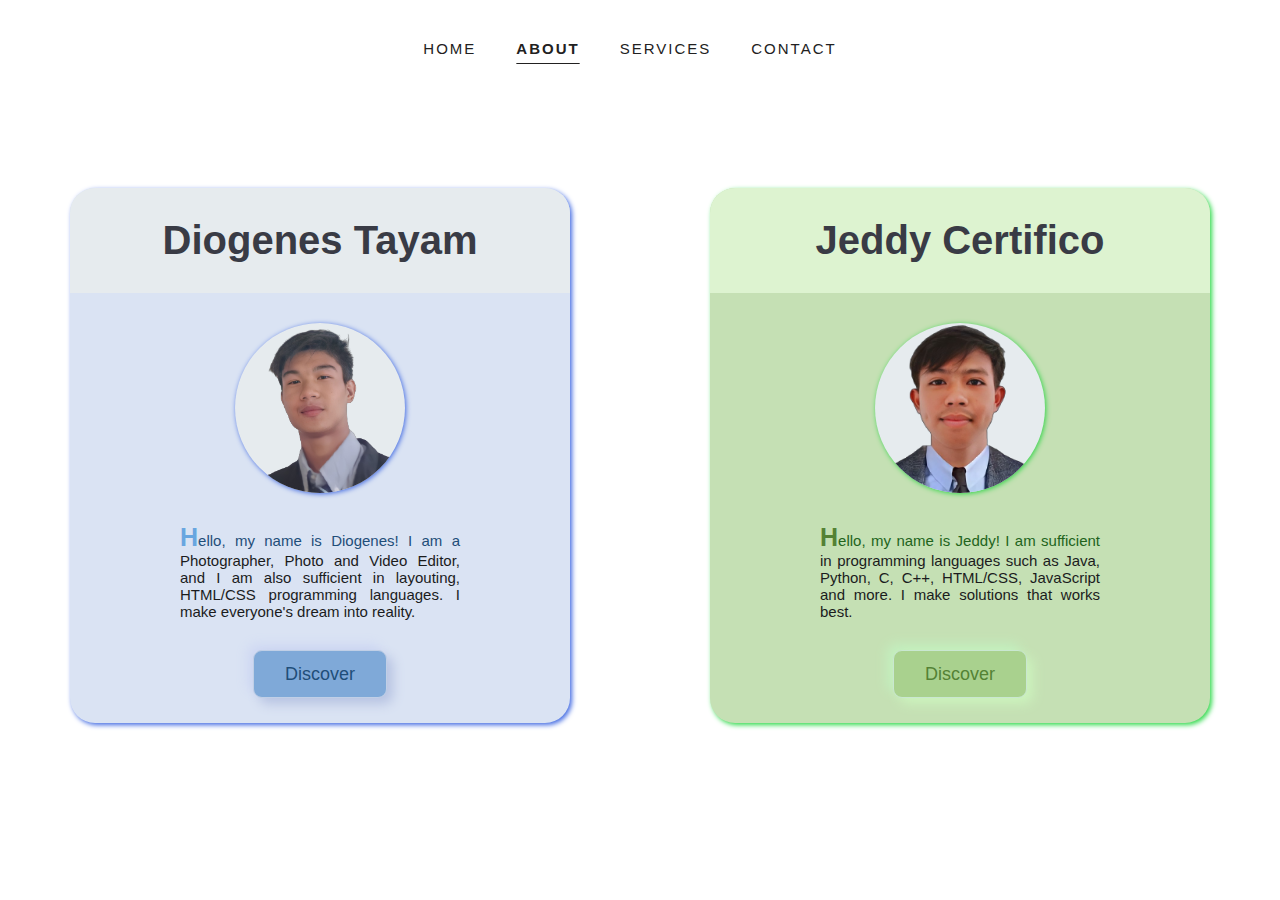
==== html/about.html @ 91252565 "Add files via upload" ====
<!DOCTYPE html>
<html lang="en">
    <head>
        <meta charset="utf-8">
        <link rel="stylesheet" type="text/css"  href="../css/about.css"/>
        <meta name="viewport" content="width=device-width, initial-scale=1">
        <title>About</title>
    </head>
    <body>
        <nav>
            <ul>
              <li><a href="home.html" class="tab">HOME</a></li>
              <li><a href="about.html" class="tab active">ABOUT</a></li>
              <li><a href="services.html" class="tab">SERVICES</a></li>
              <li><a href="contactus.html" class="tab">CONTACT</a></li>
            </ul>
          </nav>
    <li class="cards__item">
    <div id="card">
        <h1>Diogenes Tayam</h1>
        <div class="image-crop">
            <img id="avatar" src="../img/diogenest.png" alt="diogenes profile pic"></img>
        </div>
        <div id="bio">
            <p class="text">Hello, my name is Diogenes! I am a Photographer, Photo and Video Editor, and I am also sufficient in layouting, HTML/CSS programming languages. I make everyone's dream into reality. </p>
        </div>
        <div id="buttons">
            <button onclick="location.href = '../html/aboutp2.html';"class="button1">Discover</button>
        </div>
    </div>
    <div id="card_j">
        <h2>Jeddy Certifico</h2>
        <div class="image-crop2">
            <img id="avatar" src="/img/jeddyc.png" alt="jeddy profile pic"></img>
        </div>
        <div id="bio">
            <p class="text2">Hello, my name is Jeddy! I am sufficient in programming languages such as Java, Python, C, C++, HTML/CSS, JavaScript and more. I make solutions that works best.</p>
        </div>
        <div id="buttons">
            <button onclick="location.href = '/html/aboutp3.html';"class="button2">Discover</button>
        </div>
    </body>
</html>
---- css/about.css ----
* {
  padding: 0;
  margin: 0;
}

html,
body {
  background-image: url(img/bg.jpg);
  font-family: tahoma, sans-serif;
  color: #e6ebee;
}
nav {
  color: rgb(0, 0, 0);
  display: flex;
  padding: 40px;
  justify-content: left;
  letter-spacing: 2px;
  word-spacing: 10px;
  text-align: center;
  justify-content: center;
}
nav ul {
  display: flex;
  list-style-type: none;
  word-spacing: 10px;
  text-align: center;
}
nav li {
  margin-right: 20px;
}
nav a {
  color: rgb(34, 33, 33);
  text-decoration: none;
  text-align: center;
  word-spacing: 5px;
  letter-spacing: 2px;
  padding: 0 10px;
  font-size: 15px;
}
nav a.active {
  font-weight: bold;
  text-decoration: underline;
  text-underline-position: under;
  text-underline-offset: 5px;
}
.cards__item {
  display: flex;
  justify-content: center;
  @media (min-width: 100rem) {
    width: 50%;
  }
  @media (min-width: 100rem) {
    width: 50%;
  }
}
#card {
  background-color: #dae3f3;
  height: auto;
  width: 500px;
  margin: 10vh auto;
  border-radius: 25px;
  padding-bottom: 5px;
  box-shadow: 2px 2px 5px #4069e2;
  /* margin-left: 60px; */
}
#card_j {
  background-color: #c5e0b4;
  height: auto;
  width: 500px;
  margin: 10vh auto;
  border-radius: 25px;
  padding-bottom: 5px;
  box-shadow: 2px 2px 5px #2fda4b;
  /* margin-left: 5px; */
}
h1 {
  color: rgb(0, 0, 0);
  text-align: center;
  width: 100%;
  background-color: #e6ebee;
  border-radius: 25px 25px 0 0;
  color: #393b45;
  padding: 30px 0;
  font-weight: 800;
  margin: 0;
  font-size: 40px;
}
h2 {
  color: rgb(0, 0, 0);
  text-align: center;
  width: 100%;
  background-color: #ddf3d0;
  border-radius: 25px 25px 0 0;
  color: #393b45;
  padding: 30px 0;
  font-weight: 800;
  margin: 0;
  font-size: 40px;
}
.text::first-letter {
  font-size: 25px;
  color: #68a6e0;
  font-weight: 550;
}
.text::first-line {
  color: #1f4e79;
  font-weight: 400;
}
.text2::first-letter {
  font-size: 25px;
  color: #548235;
  font-weight: 550;
}
.text2::first-line {
  color: #22641c;
  font-weight: 400;
}
.image-crop {
  display: block;
  position: relative;
  background-color: #e6ebee;
  width: 170px;
  height: 170px;
  margin: 0 auto;
  margin-top: 30px;
  overflow: hidden;
  border-radius: 50%;
  box-shadow: 1px 1px 5px #4069e2;
  justify-content: center;
}
.image-crop2 {
  display: block;
  position: relative;
  background-color: #e6ebee;
  width: 170px;
  height: 170px;
  margin: 0 auto;
  margin-top: 30px;
  overflow: hidden;
  border-radius: 50%;
  box-shadow: 1px 1px 5px #2fd445;
  justify-content: center;
}
#avatar {
  display: inline;
  height: 230px;
  width: auto;
  margin-left: -34px;
}

#bio {
  display: block;
  margin: 30px auto;
  width: 280px;
  height: auto;
}

#bio p {
  color: #1b1c1d;
  font-weight: lighter;
  font-size: 15px;
  text-align: justify;
}

.col {
  display: flex;
  flex-direction: column;
  justify-content: center;
  align-items: center;
  width: auto;
}

.label {
  margin: 0;
}

#buttons {
  display: flex;
  margin: 0 auto;
  justify-content: center;
  width: 280px;
}

.button1 {
  display: inline-block;
  transition: all 0.2s ease-in;
  position: relative;
  overflow: hidden;
  margin-bottom: 20px;
  z-index: 1;
  color: #1f4e79;
  padding: 0.7em 1.7em;
  font-size: 18px;
  font-weight: 500;
  border-radius: 0.5em;
  background: #7fa9d8;
  border: 1px solid #c0cfe6;
  box-shadow: 6px 6px 12px #b7c3e2, -6px -6px 12px #cfd8f3;
}

.button1:active {
  color: #666;
  box-shadow: inset 4px 4px 12px #c5c5c5, inset -4px -4px 12px #ffffff;
}

.button1:before {
  content: "";
  position: absolute;
  left: 50%;
  transform: translateX(-50%) scaleY(1) scaleX(1.25);
  top: 100%;
  width: 140%;
  height: 180%;
  background-color: rgba(0, 0, 0, 0.05);
  border-radius: 50%;
  display: block;
  transition: all 0.5s 0.1s cubic-bezier(0.55, 0, 0.1, 1);
  z-index: -1;
}

.button1:after {
  content: "";
  position: absolute;
  left: 55%;
  transform: translateX(-50%) scaleY(1) scaleX(1.45);
  top: 180%;
  width: 160%;
  height: 190%;
  background-color: #4d73f1;
  border-radius: 50%;
  display: block;
  transition: all 0.5s 0.1s cubic-bezier(0.55, 0, 0.1, 1);
  z-index: -1;
}

.button1:hover {
  color: #ffffff;
  border: 1px solid #4d73f1;
}

.button1:hover:before {
  top: -35%;
  background-color: #4d73f1;
  transform: translateX(-50%) scaleY(1.3) scaleX(0.8);
}

.button1:hover:after {
  top: -45%;
  background-color: #4d73f1;
  transform: translateX(-50%) scaleY(1.3) scaleX(0.8);
}
.button2 {
  display: inline-block;
  transition: all 0.2s ease-in;
  position: relative;
  overflow: hidden;
  z-index: 1;
  color: #548235;
  padding: 0.7em 1.7em;
  font-size: 18px;
  font-weight: 500;
  border-radius: 0.5em;
  background: #a9d18e;
  border: 1px solid #c9e7d0;
  box-shadow: 6px 6px 12px #ccf3bd, -6px -6px 12px #c3f0bf;
}

.button2:active {
  color: #666;
  box-shadow: inset 4px 4px 12px #c5c5c5, inset -4px -4px 12px #ffffff;
}

.button2:before {
  content: "";
  position: absolute;
  left: 50%;
  transform: translateX(-50%) scaleY(1) scaleX(1.25);
  top: 100%;
  width: 140%;
  height: 180%;
  background-color: rgba(0, 0, 0, 0.05);
  border-radius: 50%;
  display: block;
  transition: all 0.5s 0.1s cubic-bezier(0.55, 0, 0.1, 1);
  z-index: -1;
}

.button2:after {
  content: "";
  position: absolute;
  left: 55%;
  transform: translateX(-50%) scaleY(1) scaleX(1.45);
  top: 180%;
  width: 160%;
  height: 190%;
  background-color: #409b57;
  border-radius: 50%;
  display: block;
  transition: all 0.5s 0.1s cubic-bezier(0.55, 0, 0.1, 1);
  z-index: -1;
}

.button2:hover {
  color: #ffffff;
  border: 1px solid #409b57;
}

.button2:hover:before {
  top: -35%;
  background-color: #409b57;
  transform: translateX(-50%) scaleY(1.3) scaleX(0.8);
}

.button2:hover:after {
  top: -45%;
  background-color: #409b57;
  transform: translateX(-50%) scaleY(1.3) scaleX(0.8);
}
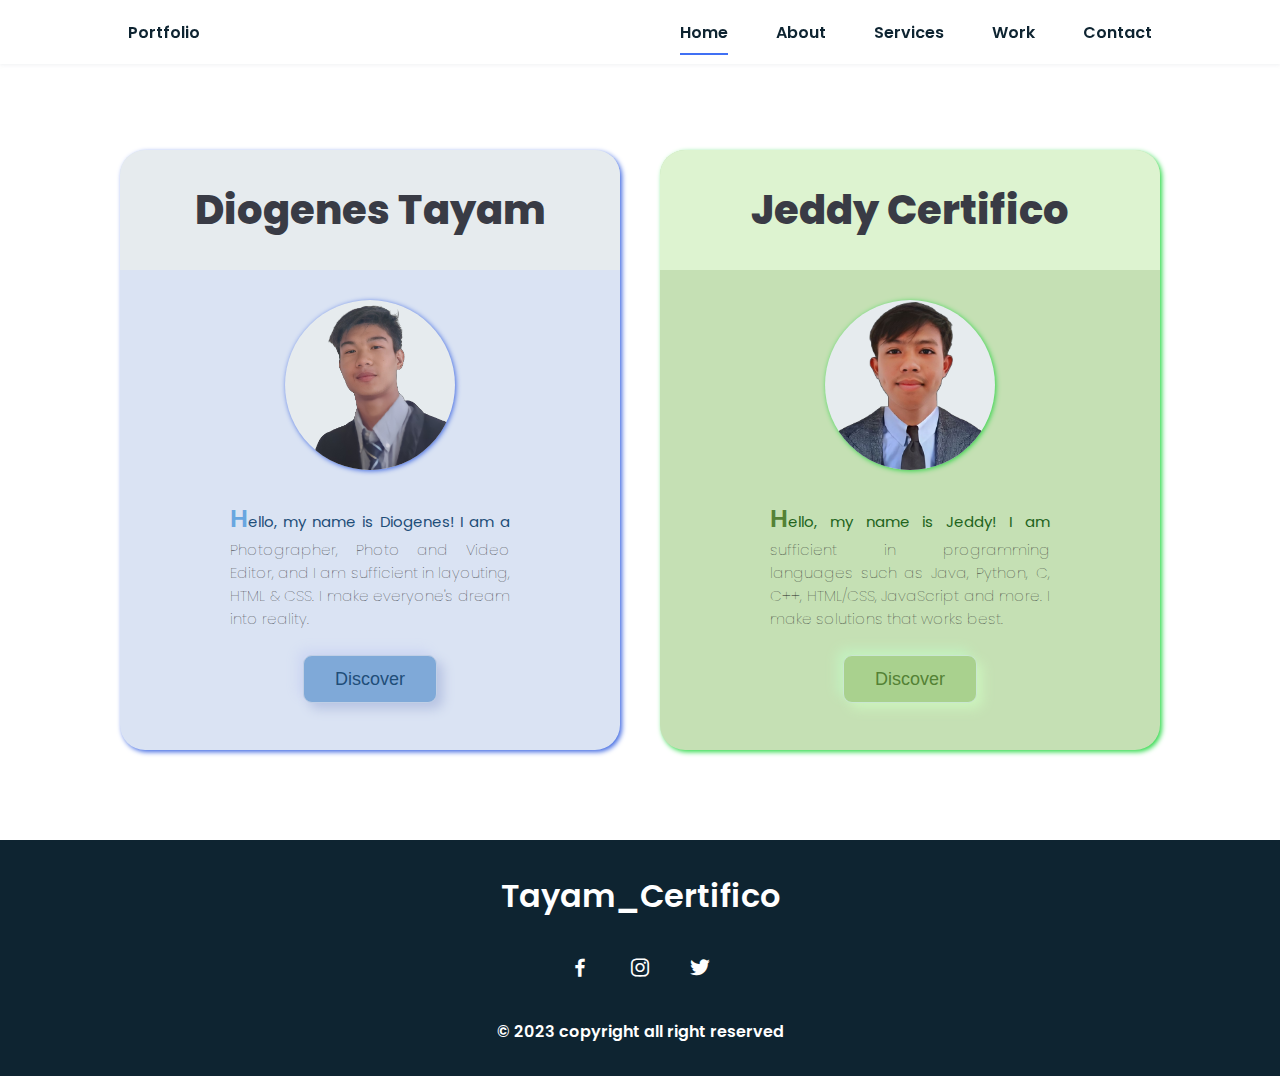
==== commit f9e707fb: "Add files via upload" ====
--- a/html/about.html
+++ b/html/about.html
@@ -1,43 +1,92 @@
 <!DOCTYPE html>
 <html lang="en">
-    <head>
-        <meta charset="utf-8">
-        <link rel="stylesheet" type="text/css"  href="../css/about.css"/>
-        <meta name="viewport" content="width=device-width, initial-scale=1">
-        <title>About</title>
-    </head>
-    <body>
-        <nav>
-            <ul>
-              <li><a href="home.html" class="tab">HOME</a></li>
-              <li><a href="about.html" class="tab active">ABOUT</a></li>
-              <li><a href="services.html" class="tab">SERVICES</a></li>
-              <li><a href="contactus.html" class="tab">CONTACT</a></li>
-            </ul>
-          </nav>
-    <li class="cards__item">
+  <head>
+    <meta charset="UTF-8" />
+    <meta name="viewport" content="width=device-width, initial-scale=1.0" />
+    <link rel="stylesheet" href="../css/about.css" />
+
+    <link
+      href="https://cdn.jsdelivr.net/npm/boxicons@2.0.5/css/boxicons.min.css"
+      rel="stylesheet"
+    />
+
+    <title>TAYAM_CERTIFICO PORTFOLIO</title>
+  </head>
+  <body>
+    <!-- HEADER -->
+    <header class="l-header">
+      <nav class="nav bd-grid">
+        <div>
+          <a href="#" class="nav__logo">Portfolio</a>
+        </div>
+
+        <div class="nav__menu" id="nav-menu">
+          <ul class="nav__list">
+            <li class="nav__item">
+              <a href="index.html" class="nav__link active">Home</a>
+            </li>
+            <li class="nav__item">
+              <a href="about.html" class="nav__link">About</a>
+            </li>
+            <li class="nav__item">
+              <a href="services.html" class="nav__link">Services</a>
+            </li>
+            <li class="nav__item">
+              <a href="works.html" class="nav__link">Work</a>
+            </li>
+            <li class="nav__item">
+              <a href="contact.html" class="nav__link">Contact</a>
+            </li>
+          </ul>
+        </div>
+
+        <div class="nav__toggle" id="nav-toggle">
+          <i class="bx bx-menu"></i>
+        </div>
+      </nav>
+    </header>
+
+      <!-- ABOUT -->
+    
+        <div class="card-container">
     <div id="card">
-        <h1>Diogenes Tayam</h1>
+        <h2>Diogenes Tayam</h2>
         <div class="image-crop">
-            <img id="avatar" src="../img/diogenest.png" alt="diogenes profile pic"></img>
+            <img id="avatar" src="../img/diogenespic.png" alt="diogenes profile pic"></img>
         </div>
         <div id="bio">
-            <p class="text">Hello, my name is Diogenes! I am a Photographer, Photo and Video Editor, and I am also sufficient in layouting, HTML/CSS programming languages. I make everyone's dream into reality. </p>
-        </div>
+            <p class="text">Hello, my name is Diogenes! I am a Photographer, Photo and Video Editor, and I am sufficient in layouting, HTML & CSS. I make everyone's dream into reality. </p><br>
+        
         <div id="buttons">
-            <button onclick="location.href = '../html/aboutp2.html';"class="button1">Discover</button>
+            <button onclick="location.href = 'aboutp2.html';"class="button1">Discover</button>
         </div>
     </div>
+    </div>
     <div id="card_j">
-        <h2>Jeddy Certifico</h2>
+        <h3>Jeddy Certifico</h3>
         <div class="image-crop2">
-            <img id="avatar" src="/img/jeddyc.png" alt="jeddy profile pic"></img>
+            <img id="avatar" src="../img/jeddypic.png" alt="jeddy profile pic"></img>
         </div>
         <div id="bio">
-            <p class="text2">Hello, my name is Jeddy! I am sufficient in programming languages such as Java, Python, C, C++, HTML/CSS, JavaScript and more. I make solutions that works best.</p>
+            <p class="text2">Hello, my name is Jeddy! I am sufficient in programming languages such as Java, Python, C, C++, HTML/CSS, JavaScript and more. I make solutions that works best.</p><br>
+        
+        <div id="buttons">
+            <button onclick="location.href = 'aboutp3.html';"class="button2">Discover</button>
         </div>
-        <div id="buttons">
-            <button onclick="location.href = '/html/aboutp3.html';"class="button2">Discover</button>
         </div>
-    </body>
-</html>+</div>
+        </div>
+    </main>
+
+    <!-- FOOTER -->
+    <footer class="footer">
+      <p class="footer__title">Tayam_Certifico</p>
+      <div class="footer__social">
+        <a href="#" class="footer__icon"><i class="bx bxl-facebook"></i></a>
+        <a href="#" class="footer__icon"><i class="bx bxl-instagram"></i></a>
+        <a href="#" class="footer__icon"><i class="bx bxl-twitter"></i></a>
+      </div>
+      <p>&#169; 2023 copyright all right reserved</p>
+    </footer>
+  </body>
+</html>
--- a/css/about.css
+++ b/css/about.css
@@ -1,79 +1,275 @@
-* {
+@import url("https://fonts.googleapis.com/css2?family=Poppins:wght@400;600;700&display=swap");
+
+:root {
+  --header-height: 3rem;
+  --font-semi: 600;
+}
+
+:root {
+  --first-color: #4070f4;
+  --second-color: #0e2431;
+}
+
+:root {
+  --body-font: "Poppins", sans-serif;
+  --big-font-size: 2rem;
+  --h2-font-size: 1.25rem;
+  --normal-font-size: 0.938rem;
+}
+@media screen and (min-width: 768px) {
+  :root {
+    --big-font-size: 3.5rem;
+    --h2-font-size: 2rem;
+    --normal-font-size: 1rem;
+  }
+}
+
+:root {
+  --mb-1: 0.5rem;
+  --mb-2: 1rem;
+  --mb-3: 1.5rem;
+  --mb-4: 2rem;
+  --mb-5: 2.5rem;
+  --mb-6: 3rem;
+}
+
+:root {
+  --z-back: -10;
+  --z-normal: 1;
+  --z-tooltip: 10;
+  --z-fixed: 100;
+}
+
+*,
+::before,
+::after {
+  box-sizing: border-box;
+}
+html {
+  scroll-behavior: smooth;
+}
+body {
+  margin: var(--header-height) 0 0 0;
+  font-family: var(--body-font);
+  font-size: var(--normal-font-size);
+  color: var(--second-color);
+}
+h1,
+h2,
+p {
+  margin: 0;
+}
+ul {
+  margin: 0;
   padding: 0;
-  margin: 0;
-}
-
-html,
-body {
-  background-image: url(img/bg.jpg);
-  font-family: tahoma, sans-serif;
-  color: #e6ebee;
-}
-nav {
-  color: rgb(0, 0, 0);
+  list-style: none;
+}
+a {
+  text-decoration: none;
+}
+img {
+  max-width: 100%;
+  height: auto;
+  display: block;
+}
+
+.section-title {
+  position: relative;
+  font-size: var(--h2-font-size);
+  color: var(--first-color);
+  margin-top: var(--mb-2);
+  margin-bottom: var(--mb-4);
+  text-align: center;
+}
+.section-title::after {
+  position: absolute;
+  content: "";
+  width: 64px;
+  height: 0.18rem;
+  left: 0;
+  right: 0;
+  margin: auto;
+  top: 2rem;
+  background-color: var(--first-color);
+}
+.section {
+  padding-top: 3rem;
+  padding-bottom: 2rem;
+}
+
+.bd-grid {
+  max-width: 1024px;
+  display: grid;
+  grid-template-columns: 100%;
+  grid-column-gap: 2rem;
+  width: calc(100% - 2rem);
+  margin-left: var(--mb-2);
+  margin-right: var(--mb-2);
+}
+.l-header {
+  width: 100%;
+  position: fixed;
+  top: 0;
+  left: 0;
+  z-index: var(--z-fixed);
+  background-color: #fff;
+  box-shadow: 0 1px 4px rgba(146, 161, 176, 0.15);
+}
+
+.nav {
+  height: var(--header-height);
   display: flex;
-  padding: 40px;
-  justify-content: left;
-  letter-spacing: 2px;
-  word-spacing: 10px;
+  justify-content: space-between;
+  align-items: center;
+  font-weight: var(--font-semi);
+}
+@media screen and (max-width: 768px) {
+  .nav__menu {
+    position: fixed;
+    top: var(--header-height);
+    right: -100%;
+    width: 80%;
+    height: 100%;
+    padding: 2rem;
+    background-color: var(--second-color);
+    transition: 0.5s;
+  }
+}
+.nav__item {
+  margin-bottom: var(--mb-4);
+}
+.nav__link {
+  position: relative;
+  color: #fff;
+}
+.nav__link:hover {
+  position: relative;
+}
+.nav__link:hover::after {
+  position: absolute;
+  content: "";
+  width: 100%;
+  height: 0.18rem;
+  left: 0;
+  top: 2rem;
+  background-color: var(--first-color);
+}
+.nav__logo {
+  color: var(--second-color);
+}
+.nav__toggle {
+  color: var(--second-color);
+  font-size: 1.5rem;
+  cursor: pointer;
+}
+
+.active::after {
+  position: absolute;
+  content: "";
+  width: 100%;
+  height: 0.18rem;
+  left: 0;
+  top: 2rem;
+  background-color: var(--first-color);
+}
+
+.show {
+  right: 0;
+}
+
+.home {
+  height: calc(100vh - 3rem);
+  row-gap: 1rem;
+}
+.home__data {
+  align-self: center;
+}
+.home__title {
+  font-size: var(--big-font-size);
+  margin-bottom: var(--mb-5);
+}
+.home__title-color {
+  color: var(--first-color);
+}
+.home__social {
+  display: flex;
+  flex-direction: column;
+}
+.home__social-icon {
+  width: max-content;
+  margin-bottom: var(--mb-2);
+  font-size: 1.5rem;
+  color: var(--second-color);
+}
+.home__social-icon:hover {
+  color: var(--first-color);
+}
+.home__img {
+  position: absolute;
+  right: 0;
+  bottom: 0;
+  width: 295px;
+}
+
+/*BUTTONS*/
+.button {
+  display: inline-block;
+  background-color: var(--first-color);
+  color: #fff;
+  padding: 0.75rem 2rem;
+  font-weight: var(--font-semi);
+  border-radius: 0.5rem;
+  font-size: 25px;
+}
+.button:hover {
+  box-shadow: 0 10px 36px rgba(0, 0, 0, 0.15);
+}
+
+/* ===== ABOUT =====*/
+.about__container {
+  row-gap: 2rem;
   text-align: center;
-  justify-content: center;
-}
-nav ul {
+}
+.about__subtitle {
+  margin-bottom: var(--mb-2);
+}
+.about__img {
+  justify-self: center;
+}
+.about__img img {
+  width: 200px;
+  border-radius: 0.5rem;
+}
+.card-container {
   display: flex;
-  list-style-type: none;
-  word-spacing: 10px;
-  text-align: center;
-}
-nav li {
-  margin-right: 20px;
-}
-nav a {
-  color: rgb(34, 33, 33);
-  text-decoration: none;
-  text-align: center;
-  word-spacing: 5px;
-  letter-spacing: 2px;
-  padding: 0 10px;
-  font-size: 15px;
-}
-nav a.active {
-  font-weight: bold;
-  text-decoration: underline;
-  text-underline-position: under;
-  text-underline-offset: 5px;
-}
-.cards__item {
-  display: flex;
-  justify-content: center;
-  @media (min-width: 100rem) {
-    width: 50%;
-  }
-  @media (min-width: 100rem) {
-    width: 50%;
-  }
+  justify-content: space-between 0%;
+  align-items: center;
 }
 #card {
   background-color: #dae3f3;
-  height: auto;
+  height: 600px;
   width: 500px;
   margin: 10vh auto;
+  margin-top: 150px;
   border-radius: 25px;
   padding-bottom: 5px;
   box-shadow: 2px 2px 5px #4069e2;
+  margin-left: 120px;
   /* margin-left: 60px; */
 }
 #card_j {
   background-color: #c5e0b4;
-  height: auto;
+  height: 600px;
   width: 500px;
   margin: 10vh auto;
+  margin-top: 150px;
   border-radius: 25px;
   padding-bottom: 5px;
   box-shadow: 2px 2px 5px #2fda4b;
+  margin-right: 120px;
   /* margin-left: 5px; */
 }
-h1 {
+h2 {
   color: rgb(0, 0, 0);
   text-align: center;
   width: 100%;
@@ -85,7 +281,7 @@
   margin: 0;
   font-size: 40px;
 }
-h2 {
+h3 {
   color: rgb(0, 0, 0);
   text-align: center;
   width: 100%;
@@ -116,8 +312,8 @@
   font-weight: 400;
 }
 .image-crop {
-  display: block;
-  position: relative;
+  /* display: block;
+  position: relative; */
   background-color: #e6ebee;
   width: 170px;
   height: 170px;
@@ -143,9 +339,9 @@
 }
 #avatar {
   display: inline;
-  height: 230px;
-  width: auto;
-  margin-left: -34px;
+  height: 200px;
+  max-width: 250px;
+  margin-right: 100px;
 }
 
 #bio {
@@ -316,3 +512,81 @@
   background-color: #409b57;
   transform: translateX(-50%) scaleY(1.3) scaleX(0.8);
 }
+
+/* ===== FOOTER =====*/
+.footer {
+  background-color: var(--second-color);
+  color: #fff;
+  text-align: center;
+  font-weight: var(--font-semi);
+  padding: 2rem 0;
+}
+.footer__title {
+  font-size: 2rem;
+  margin-bottom: var(--mb-4);
+}
+.footer__social {
+  margin-bottom: var(--mb-4);
+}
+.footer__icon {
+  font-size: 1.5rem;
+  color: #fff;
+  margin: 0 var(--mb-2);
+}
+
+@media screen and (min-width: 768px) {
+  body {
+    margin: 0;
+  }
+  .section {
+    padding-top: 4rem;
+    padding-bottom: 3rem;
+  }
+  .section-title {
+    margin-bottom: var(--mb-6);
+  }
+  .section-title::after {
+    width: 80px;
+    top: 3rem;
+  }
+
+  .nav {
+    height: calc(var(--header-height) + 1rem);
+  }
+  .nav__list {
+    display: flex;
+    padding-top: 0;
+  }
+  .nav__item {
+    margin-left: var(--mb-6);
+    margin-bottom: 0;
+  }
+  .nav__toggle {
+    display: none;
+  }
+  .nav__link {
+    color: var(--second-color);
+  }
+
+  .home {
+    height: 100vh;
+  }
+  .home__data {
+    align-self: flex-end;
+  }
+
+  .about__container,
+  
+  .about__img img {
+    width: 300px;
+  }
+
+@media screen and (min-width: 1024px) {
+  .bd-grid {
+    margin-left: auto;
+    margin-right: auto;
+  }
+  .home__img {
+    right: 10%;
+  }
+}
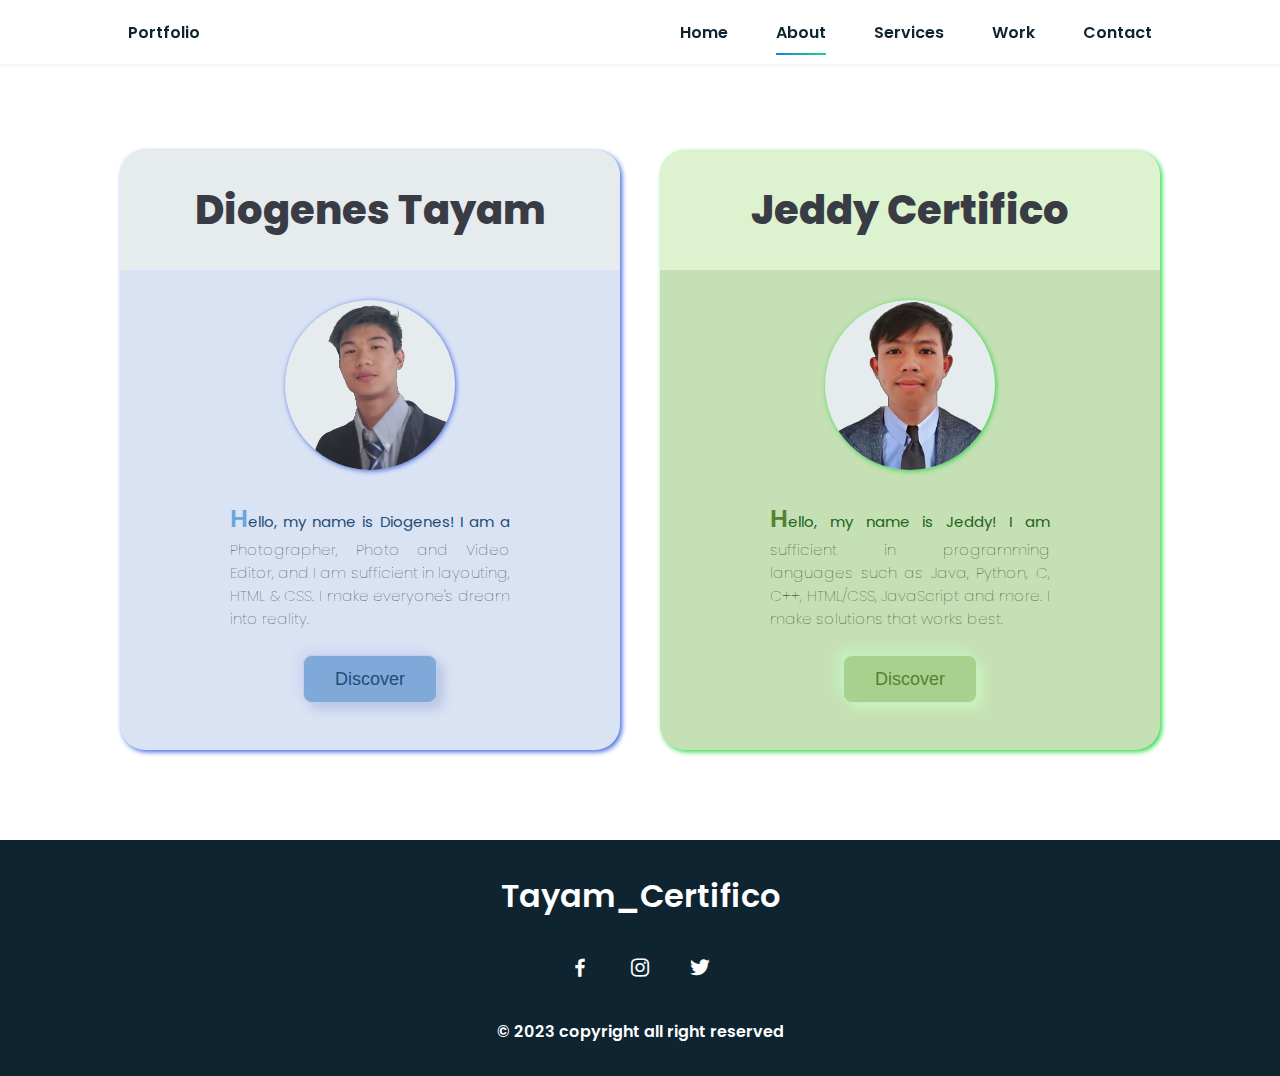
==== commit a662a767: "little changes in html" ====
--- a/html/about.html
+++ b/html/about.html
@@ -23,10 +23,10 @@
         <div class="nav__menu" id="nav-menu">
           <ul class="nav__list">
             <li class="nav__item">
-              <a href="index.html" class="nav__link active">Home</a>
+              <a href="index.html" class="nav__link ">Home</a>
             </li>
             <li class="nav__item">
-              <a href="about.html" class="nav__link">About</a>
+              <a href="about.html" class="nav__link active">About</a>
             </li>
             <li class="nav__item">
               <a href="services.html" class="nav__link">Services</a>
--- a/css/about.css
+++ b/css/about.css
@@ -152,7 +152,7 @@
   height: 0.18rem;
   left: 0;
   top: 2rem;
-  background-color: var(--first-color);
+  background-image: linear-gradient(to right, #1cb5c9, #66e929);
 }
 .nav__logo {
   color: var(--second-color);
@@ -170,7 +170,7 @@
   height: 0.18rem;
   left: 0;
   top: 2rem;
-  background-color: var(--first-color);
+  background-image: linear-gradient(to right, #1b7ceb, #19db70);
 }
 
 .show {
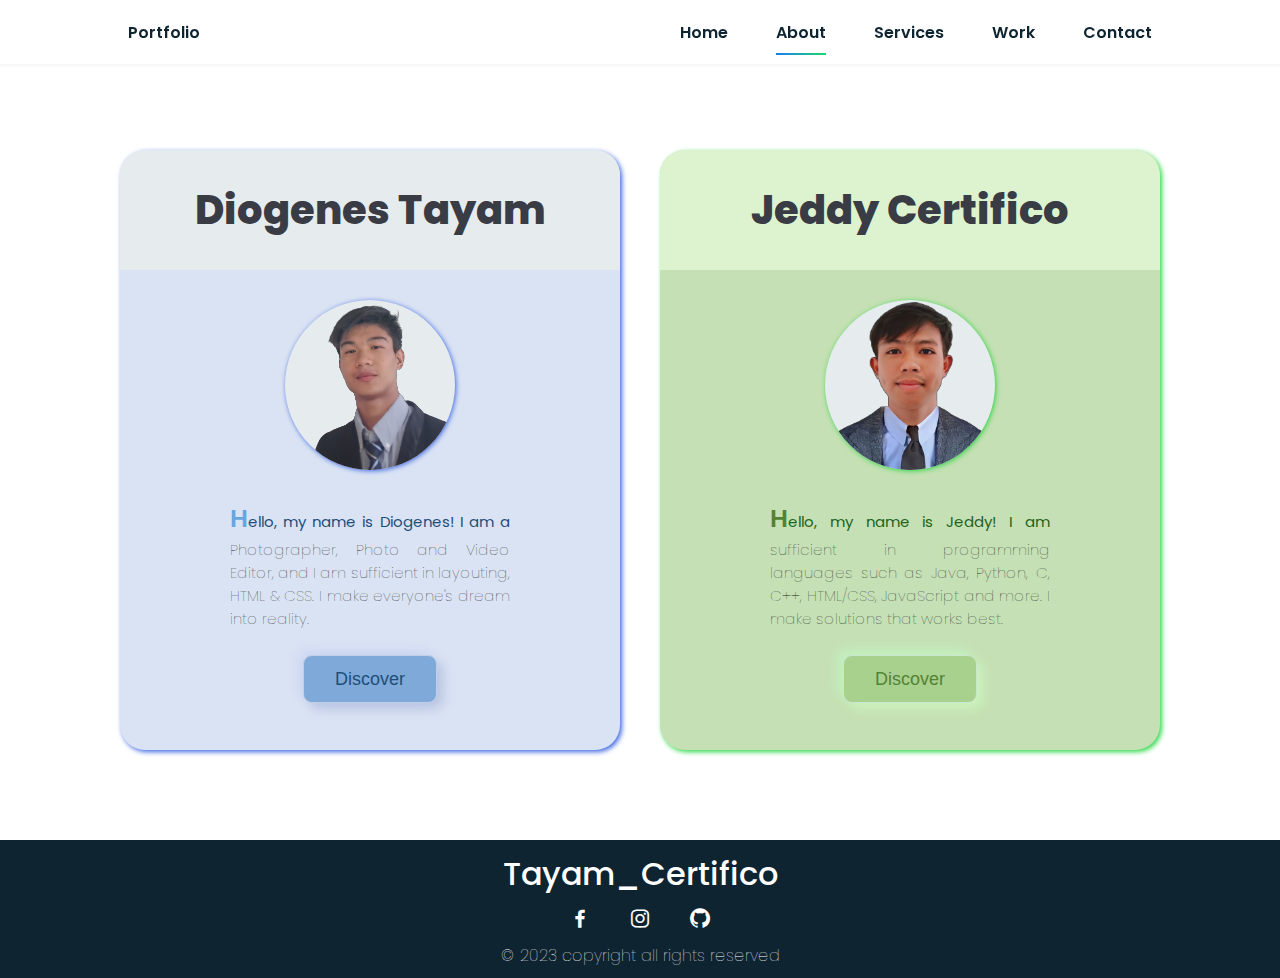
==== commit 4ac97025: "reduce the footer margin" ====
--- a/html/about.html
+++ b/html/about.html
@@ -79,14 +79,20 @@
     </main>
 
     <!-- FOOTER -->
-    <footer class="footer">
+     <footer class="footer conatiner-fluid">
       <p class="footer__title">Tayam_Certifico</p>
       <div class="footer__social">
-        <a href="#" class="footer__icon"><i class="bx bxl-facebook"></i></a>
+        <a href="https://www.facebook.com/bunso.tayam" class="footer__icon"
+          ><i class="bx bxl-facebook"></i
+        ></a>
         <a href="#" class="footer__icon"><i class="bx bxl-instagram"></i></a>
-        <a href="#" class="footer__icon"><i class="bx bxl-twitter"></i></a>
+        <a
+          href="https://github.com/thirdxx/Tayam_Certifico"
+          class="footer__icon"
+          ><i class="bx bxl-github"></i
+        ></a>
       </div>
-      <p>&#169; 2023 copyright all right reserved</p>
+      <p class="copyright">&#169; 2023 copyright all rights reserved</p>
     </footer>
   </body>
 </html>
--- a/css/about.css
+++ b/css/about.css
@@ -1,4 +1,5 @@
 @import url("https://fonts.googleapis.com/css2?family=Poppins:wght@400;600;700&display=swap");
+
 
 :root {
   --header-height: 3rem;
@@ -519,20 +520,24 @@
   color: #fff;
   text-align: center;
   font-weight: var(--font-semi);
-  padding: 2rem 0;
+  padding: 10px;
 }
 .footer__title {
   font-size: 2rem;
-  margin-bottom: var(--mb-4);
+  font-weight: 500;
+  margin-bottom: 5px;
 }
 .footer__social {
-  margin-bottom: var(--mb-4);
+  margin-bottom: 5px;
 }
 .footer__icon {
   font-size: 1.5rem;
   color: #fff;
   margin: 0 var(--mb-2);
 }
+.copyright {
+  font-weight: 100;
+}
 
 @media screen and (min-width: 768px) {
   body {
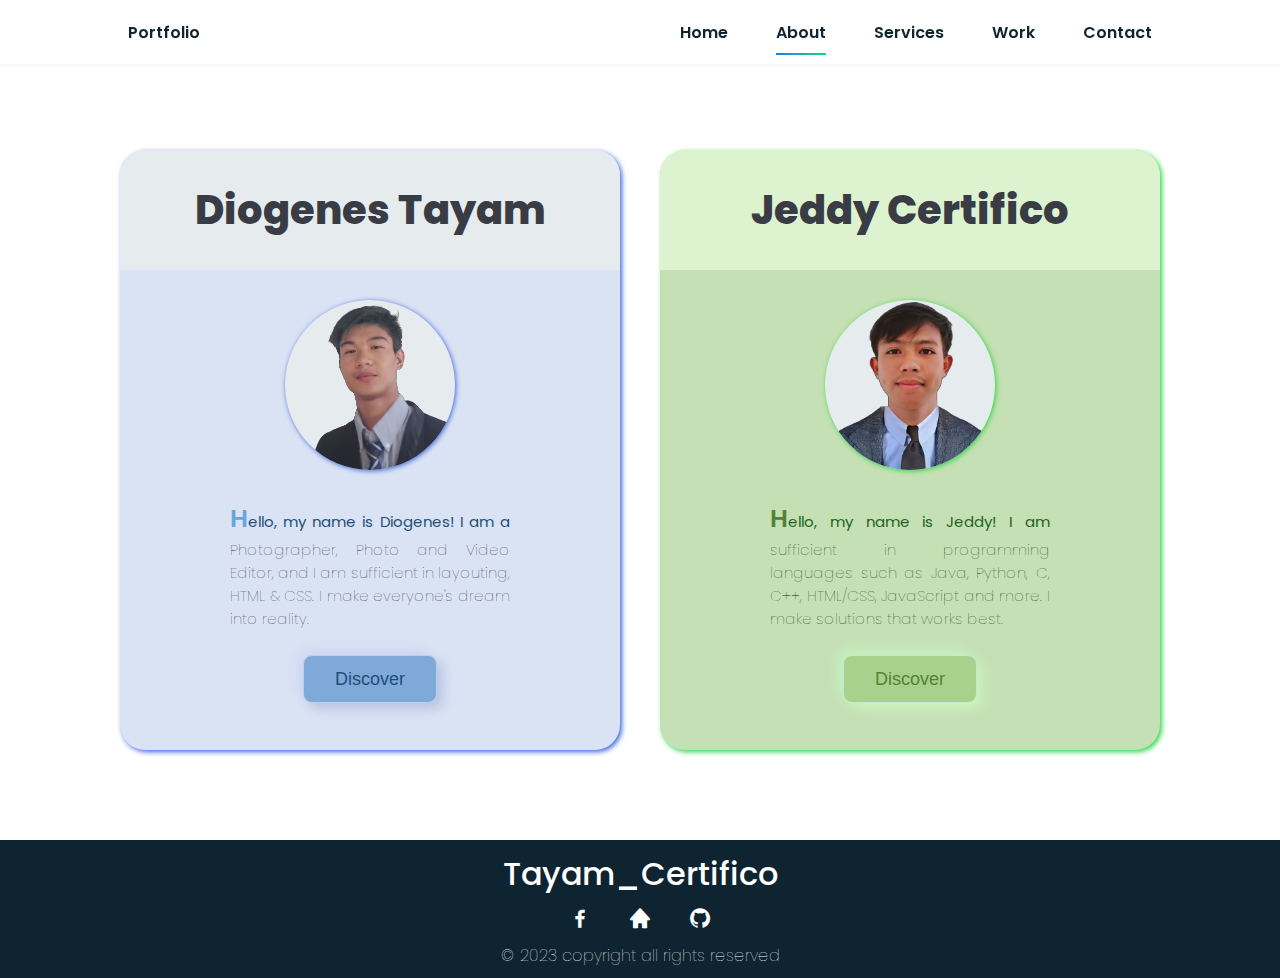
==== commit 103818ee: "add a home icon in footer" ====
--- a/html/about.html
+++ b/html/about.html
@@ -85,7 +85,9 @@
         <a href="https://www.facebook.com/bunso.tayam" class="footer__icon"
           ><i class="bx bxl-facebook"></i
         ></a>
-        <a href="#" class="footer__icon"><i class="bx bxl-instagram"></i></a>
+       <a href="index.html" type="solid" class="footer__icon"
+          ><i class="bx bxs-home"></i
+        ></a>
         <a
           href="https://github.com/thirdxx/Tayam_Certifico"
           class="footer__icon"
